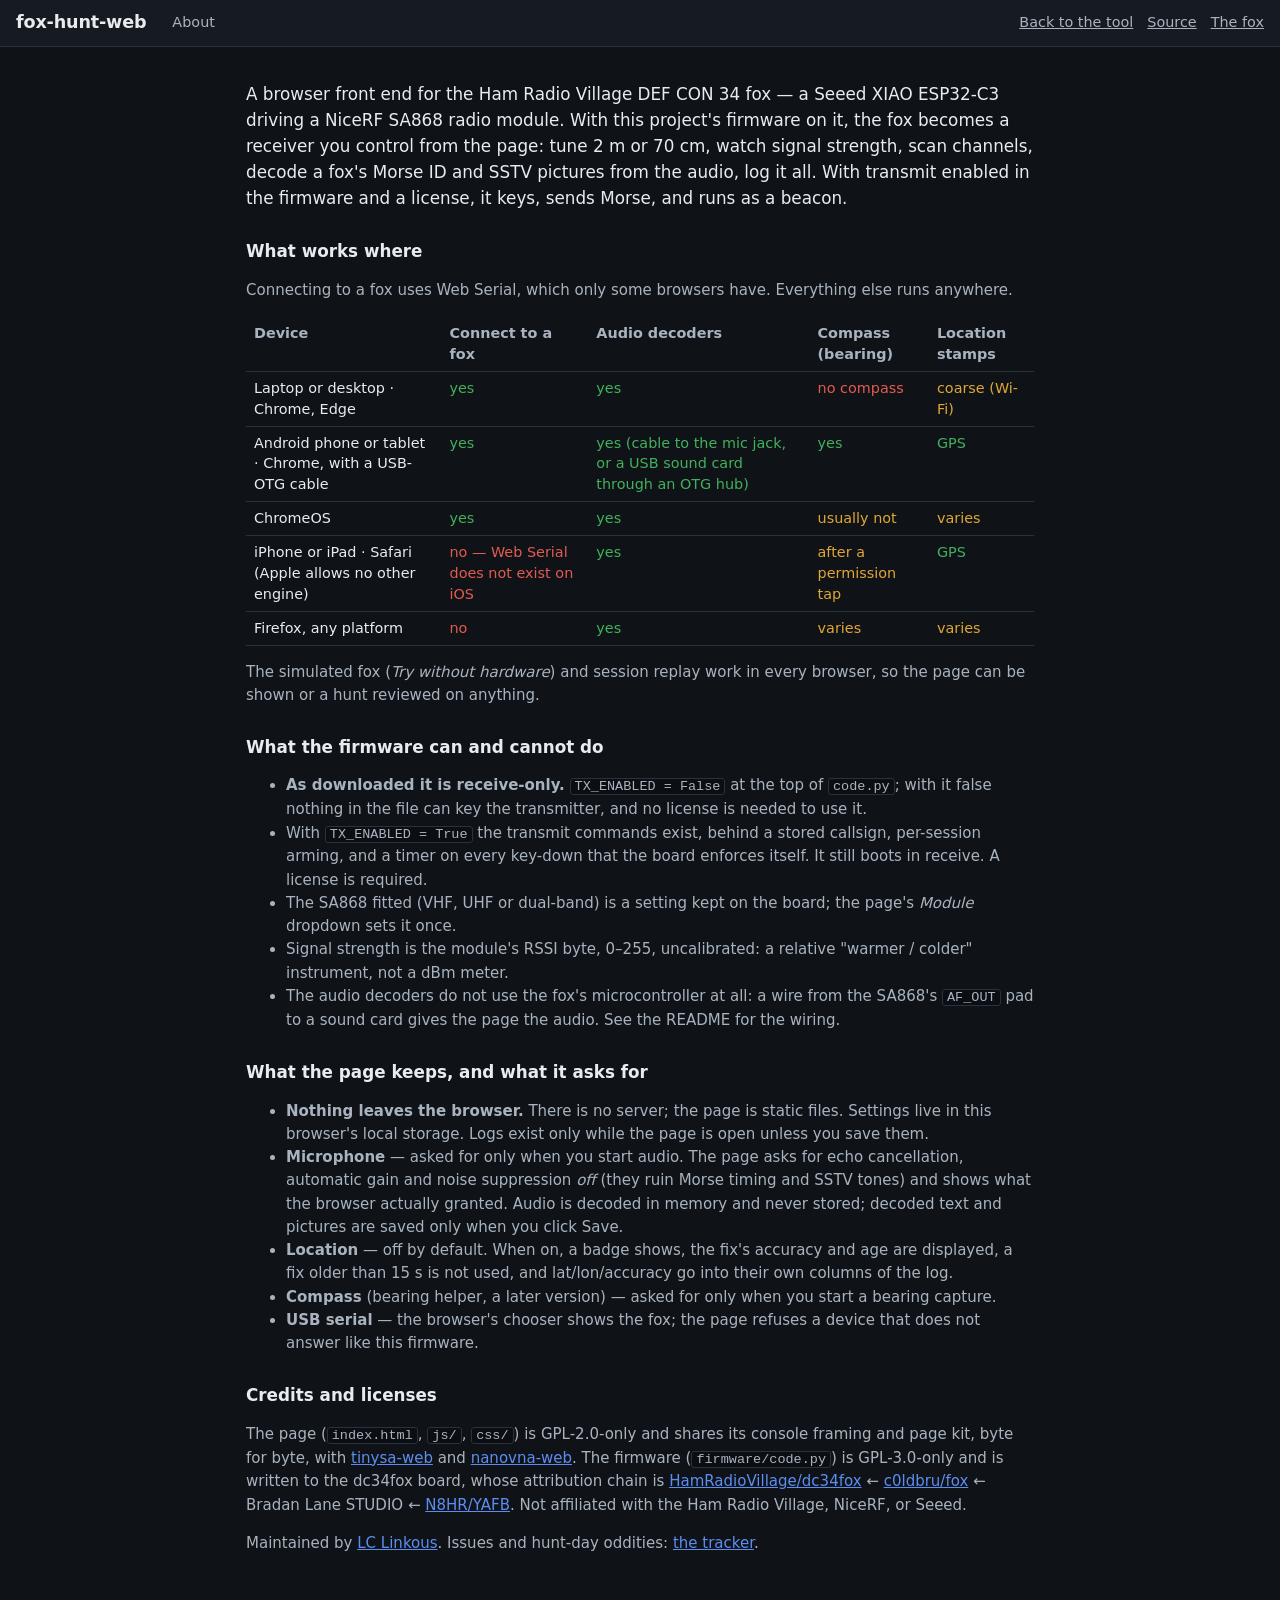
==== about.html @ e5442af3 "first UI dump public" ====
<!DOCTYPE html>
<!--
  fox-hunt-web — About: what it is, what works where, what it keeps
  SPDX-License-Identifier: GPL-2.0-only
  Copyright (C) 2026 Lauren Linkous
-->
<html lang="en" data-theme="dark">
<head>
<meta charset="utf-8">
<meta name="viewport" content="width=device-width, initial-scale=1">
<title>About — fox-hunt-web</title>
<link rel="stylesheet" href="css/theme.css">
<link rel="stylesheet" href="css/layout.css">
<link rel="stylesheet" href="css/components.css">
<style>
  .about { max-width: 820px; margin: 0 auto; padding: 18px 16px 40px; }
  .about h2 { font-size: 1.05rem; margin: 28px 0 8px; }
  .about p, .about li { color: var(--ink-2); line-height: 1.55; }
  .about table { border-collapse: collapse; width: 100%; font-size: .9rem; margin: 8px 0; }
  .about th, .about td { text-align: left; padding: 6px 8px; border-bottom: 1px solid var(--edge); vertical-align: top; }
  .about th { color: var(--ink-2); font-weight: 600; }
  .about td.yes { color: var(--ok); } .about td.no { color: var(--err); } .about td.part { color: var(--warn); }
  .about .lead { color: var(--ink); font-size: 1.05rem; }
</style>
<script>try { document.documentElement.setAttribute('data-theme', JSON.parse(localStorage.getItem('fox-hunt-web.settings') || '{}').theme || 'dark'); } catch {}</script>
</head>
<body>
<header class="topbar">
  <h1>fox-hunt-web</h1>
  <span class="status"><span id="statusText">About</span></span>
  <span class="spacer"></span>
  <nav><a href="./">Back to the tool</a><a href="https://github.com/LC-Linkous/fox-hunt-web">Source</a><a href="https://github.com/HamRadioVillage/dc34fox">The fox</a></nav>
</header>

<main class="about">
<p class="lead">A browser front end for the Ham Radio Village DEF CON 34 fox — a Seeed XIAO ESP32-C3 driving a NiceRF SA868 radio module. With this project's firmware on it, the fox becomes a receiver you control from the page: tune 2 m or 70 cm, watch signal strength, scan channels, decode a fox's Morse ID and SSTV pictures from the audio, log it all. With transmit enabled in the firmware and a license, it keys, sends Morse, and runs as a beacon.</p>

<h2>What works where</h2>
<p>Connecting to a fox uses Web Serial, which only some browsers have. Everything else runs anywhere.</p>
<table>
<tr><th>Device</th><th>Connect to a fox</th><th>Audio decoders</th><th>Compass (bearing)</th><th>Location stamps</th></tr>
<tr><td>Laptop or desktop · Chrome, Edge</td><td class="yes">yes</td><td class="yes">yes</td><td class="no">no compass</td><td class="part">coarse (Wi-Fi)</td></tr>
<tr><td>Android phone or tablet · Chrome, with a USB-OTG cable</td><td class="yes">yes</td><td class="yes">yes (cable to the mic jack, or a USB sound card through an OTG hub)</td><td class="yes">yes</td><td class="yes">GPS</td></tr>
<tr><td>ChromeOS</td><td class="yes">yes</td><td class="yes">yes</td><td class="part">usually not</td><td class="part">varies</td></tr>
<tr><td>iPhone or iPad · Safari (Apple allows no other engine)</td><td class="no">no — Web Serial does not exist on iOS</td><td class="yes">yes</td><td class="part">after a permission tap</td><td class="yes">GPS</td></tr>
<tr><td>Firefox, any platform</td><td class="no">no</td><td class="yes">yes</td><td class="part">varies</td><td class="part">varies</td></tr>
</table>
<p>The simulated fox (<em>Try without hardware</em>) and session replay work in every browser, so the page can be shown or a hunt reviewed on anything.</p>

<h2>What the firmware can and cannot do</h2>
<ul>
<li><b>As downloaded it is receive-only.</b> <code>TX_ENABLED = False</code> at the top of <code>code.py</code>; with it false nothing in the file can key the transmitter, and no license is needed to use it.</li>
<li>With <code>TX_ENABLED = True</code> the transmit commands exist, behind a stored callsign, per-session arming, and a timer on every key-down that the board enforces itself. It still boots in receive. A license is required.</li>
<li>The SA868 fitted (VHF, UHF or dual-band) is a setting kept on the board; the page's <em>Module</em> dropdown sets it once.</li>
<li>Signal strength is the module's RSSI byte, 0–255, uncalibrated: a relative "warmer / colder" instrument, not a dBm meter.</li>
<li>The audio decoders do not use the fox's microcontroller at all: a wire from the SA868's <code>AF_OUT</code> pad to a sound card gives the page the audio. See the README for the wiring.</li>
</ul>

<h2>What the page keeps, and what it asks for</h2>
<ul>
<li><b>Nothing leaves the browser.</b> There is no server; the page is static files. Settings live in this browser's local storage. Logs exist only while the page is open unless you save them.</li>
<li><b>Microphone</b> — asked for only when you start audio. The page asks for echo cancellation, automatic gain and noise suppression <em>off</em> (they ruin Morse timing and SSTV tones) and shows what the browser actually granted. Audio is decoded in memory and never stored; decoded text and pictures are saved only when you click Save.</li>
<li><b>Location</b> — off by default. When on, a badge shows, the fix's accuracy and age are displayed, a fix older than 15 s is not used, and lat/lon/accuracy go into their own columns of the log.</li>
<li><b>Compass</b> (bearing helper, a later version) — asked for only when you start a bearing capture.</li>
<li><b>USB serial</b> — the browser's chooser shows the fox; the page refuses a device that does not answer like this firmware.</li>
</ul>

<h2>Credits and licenses</h2>
<p>The page (<code>index.html</code>, <code>js/</code>, <code>css/</code>) is GPL-2.0-only and shares its console framing and page kit, byte for byte, with <a href="https://github.com/LC-Linkous/tinysa-web">tinysa-web</a> and <a href="https://github.com/LC-Linkous/nanovna-web">nanovna-web</a>. The firmware (<code>firmware/code.py</code>) is GPL-3.0-only and is written to the dc34fox board, whose attribution chain is <a href="https://github.com/HamRadioVillage/dc34fox">HamRadioVillage/dc34fox</a> ← <a href="https://github.com/c0ldbru/fox">c0ldbru/fox</a> ← Bradan Lane STUDIO ← <a href="https://github.com/N8HR/YAFB">N8HR/YAFB</a>. Not affiliated with the Ham Radio Village, NiceRF, or Seeed.</p>
<p>Maintained by <a href="https://github.com/LC-Linkous">LC Linkous</a>. Issues and hunt-day oddities: <a href="https://github.com/LC-Linkous/fox-hunt-web/issues">the tracker</a>.</p>
</main>
</body>
</html>
---- css/theme.css ----
/* theme.css — colour tokens and fonts. Dark bench-instrument is the default. */
/* SPDX-License-Identifier: GPL-2.0-only */

:root {
  --font: 'Atkinson Hyperlegible', system-ui, sans-serif;
  --mono: 'Spline Sans Mono', ui-monospace, Menlo, Consolas, monospace;
  --radius: 4px;
}

/* ---- dark (default) ---- */
:root, :root[data-theme="dark"] {
  --paper:   #0f1318;   /* page background */
  --panel:   #161b22;   /* sidebar, console */
  --screen:  #0b0e12;   /* plot surface — the "CRT" */
  --edge:    #2a323d;   /* panel borders */
  --grid:    #232b36;   /* plot grid */
  --axis:    #4a5564;
  --ink:     #e8ecf1;
  --ink-2:   #a9b3bf;
  --ink-3:   #6c7784;
  --accent:  #5c8df0;   /* primary buttons, focus */
  --accent-2:#4573d4;
  --field:   #0f1318;
  --held:    #6c7784;
  --overlay: #b58cf5;   /* loaded CSV comparison */
  --marker:  #ffffff;
  --ok: #43b05c; --warn: #e0a634; --err: #e45a50;
}
/* ---- light ---- */
:root[data-theme="light"] {
  --paper:   #f4f6f8;
  --panel:   #ffffff;
  --screen:  #fbfcfd;
  --edge:    #d3d9e0;
  --grid:    #e6eaef;
  --axis:    #8d97a3;
  --ink:     #1a2028;
  --ink-2:   #4d5866;
  --ink-3:   #8a94a1;
  --accent:  #2f5fc4;
  --accent-2:#244ea8;
  --field:   #ffffff;
  --held:    #8a94a1;
  --overlay: #7c3fd6;
  --marker:  #1a2028;
  --ok: #2f8a3f; --warn: #b8700a; --err: #c2342a;
}

/* ---- trace colour schemes (data only; nothing else may use these) ---- */
/* live trace, page-side max hold, min hold, average */
:root, :root[data-traces="instrument"]                    { --trace: #f2cf3a; --maxhold: #e06ad0; --minhold: #45cfe0; --avg: #ffffff; }   /* classic SA yellow, magenta, cyan */
:root[data-theme="light"][data-traces="instrument"]       { --trace: #9c7205; --maxhold: #a4249a; --minhold: #0b8fa3; --avg: #1a2028; }
:root[data-traces="blueamber"]                            { --trace: #5a86e0; --maxhold: #e0a634; --minhold: #43b05c; --avg: #ffffff; }
:root[data-theme="light"][data-traces="blueamber"]        { --trace: #2f5fc4; --maxhold: #b8700a; --minhold: #2f8a3f; --avg: #1a2028; }
---- css/layout.css ----
/* layout.css — page grid: top bar, docked sidebar, plot, console drawer. */
/* SPDX-License-Identifier: GPL-2.0-only */

* { box-sizing: border-box; }
[hidden] { display: none !important; }
html, body { margin: 0; height: 100%; }
body { background: var(--paper); color: var(--ink); font-family: var(--font); font-size: 15px; line-height: 1.45; display: flex; flex-direction: column; min-height: 100vh; }
html, body { height: auto; }
a { color: var(--accent); }

.topbar { display: flex; flex-wrap: wrap; align-items: center; gap: 10px 16px; padding: 10px 16px; border-bottom: 1px solid var(--edge); background: var(--panel); }
.topbar h1 { font-size: 1.1rem; margin: 0 10px 0 0; font-weight: 700; letter-spacing: -.01em; }
.topbar .spacer { flex: 1; }
.topbar nav a { margin-left: 14px; font-size: .9rem; color: var(--ink-2); }
.notice { margin: 0; padding: 8px 16px; background: var(--panel); border-bottom: 1px solid var(--edge); color: var(--ink-2); font-size: .9rem; }

:root { --sidebar-w: 300px; }
.app { display: grid; grid-template-columns: var(--sidebar-w) 6px 1fr; flex: 1 0 auto; align-items: start; }
.sidebar-handle { cursor: col-resize; align-self: stretch; background: var(--edge); opacity: .6; }
.sidebar-handle:hover, .sidebar-handle.active { background: var(--accent); opacity: 1; }
@media (max-width: 900px) { .app { grid-template-columns: 1fr; } .sidebar-handle { display: none; } }

/* ---- sidebar: docked accordion ---- */
.sidebar { background: var(--panel); border-right: none; position: sticky; top: 0; max-height: 100vh; overflow-y: auto; align-self: stretch; }
@media (max-width: 900px) { .sidebar { position: static; max-height: none; border-right: none; border-bottom: 1px solid var(--edge); } }
.sidebar section { border-bottom: 1px solid var(--edge); }
.sidebar h2 { margin: 0; font-size: .95rem; }
.sidebar h2 button { width: 100%; text-align: left; background: none; border: none; padding: 11px 16px; color: var(--ink); font: inherit; font-weight: 700; display: flex; justify-content: space-between; align-items: center; cursor: pointer; }
.sidebar h2 button::after { content: '+'; color: var(--ink-3); font-weight: 400; }
.sidebar section.open h2 button::after { content: '−'; }
.sidebar h2 button:hover { background: color-mix(in srgb, var(--ink) 5%, transparent); }
.sidebar .body { display: none; padding: 4px 16px 16px; }
.sidebar section.open .body { display: block; }

/* ---- main column ---- */
.main { display: flex; flex-direction: column; min-width: 0; min-height: 0; }
.plot-area { padding: 10px 16px 6px; }
.chart-head { display: flex; flex-wrap: wrap; justify-content: space-between; align-items: center; gap: 8px; }
.legend { display: flex; flex-wrap: wrap; gap: 14px; font-size: .85rem; color: var(--ink-2); margin: 6px 0 4px; min-height: 1.2em; }
.legend span { display: inline-flex; align-items: center; gap: 6px; }
.legend i { display: inline-block; width: 18px; height: 3px; border-radius: 2px; }
.legend i[style*="gradient"] { width: 64px; height: 8px; }
.chart-wrap { position: relative; background: var(--screen); border: 1px solid var(--edge); border-radius: var(--radius); }
canvas#plot { width: 100%; height: clamp(320px, 52vh, 620px); display: block; touch-action: none; cursor: crosshair; }
.tip { position: absolute; pointer-events: none; display: none; background: var(--ink); color: var(--paper); font-size: .82rem; padding: 5px 8px; border-radius: 4px; white-space: nowrap; font-family: var(--mono); font-variant-numeric: tabular-nums; transform: translate(12px, -50%); z-index: 2; }

/* ---- console drawer ---- */
.console { border-top: 1px solid var(--edge); background: var(--panel); display: flex; flex-direction: column; }
.console .bar { display: flex; align-items: center; gap: 8px; padding: 6px 16px; }
.console .bar h2 { font-size: .9rem; margin: 0; font-weight: 700; flex: 1; }
.console .handle { height: 8px; cursor: ns-resize; background: linear-gradient(var(--edge), var(--edge)) center / 48px 2px no-repeat; }
.console .handle:hover { background-color: color-mix(in srgb, var(--ink) 5%, transparent); }
.log { font-family: var(--mono); font-size: .86rem; line-height: 1.5; background: var(--screen); margin: 0 16px; padding: 10px 12px; height: 300px; overflow-y: auto; white-space: pre-wrap; word-break: break-all; color: var(--ink-2); border: 1px solid var(--edge); border-radius: var(--radius); }
.log .tx { color: var(--accent); }
.log .err { color: var(--err); }
.log .dim { color: var(--ink-3); }
.log .reply { color: var(--ink); }
.log .toggle { display: block; background: none; border: none; color: var(--accent); font: inherit; padding: 2px 0; cursor: pointer; }
.log-send { display: flex; gap: 8px; padding: 8px 16px 12px; }
.log-send input { flex: 1; }

footer { padding: 10px 16px; border-top: 1px solid var(--edge); color: var(--ink-3); font-size: .85rem; }
footer a { color: var(--ink-2); }
@media (prefers-reduced-motion: reduce) { * { transition: none !important; } }
---- css/components.css ----
/* components.css — buttons, inputs, tables, status. */
/* SPDX-License-Identifier: GPL-2.0-only */

button, input, select { font: inherit; color: inherit; }
button { cursor: pointer; }
button:disabled { cursor: not-allowed; opacity: .45; }
:focus-visible { outline: 2px solid var(--accent); outline-offset: 2px; }

.btn { border: 1px solid var(--edge); background: var(--panel); color: var(--ink); border-radius: var(--radius); padding: 7px 14px; line-height: 1.2; }
.btn:hover:not(:disabled) { border-color: var(--ink-3); }
.btn.primary { background: var(--accent); border-color: var(--accent); color: #fff; font-weight: 700; }
.btn.primary:hover:not(:disabled) { background: var(--accent-2); border-color: var(--accent-2); }
.btn.small { padding: 4px 10px; font-size: .88rem; }
.btn[aria-pressed="true"] { background: color-mix(in srgb, var(--accent) 18%, var(--panel)); border-color: var(--accent); font-weight: 700; }
.btn.block { width: 100%; }

input[type=number], input[type=text], select { padding: 6px 8px; border: 1px solid var(--edge); border-radius: var(--radius); background: var(--field); font-family: var(--mono); font-variant-numeric: tabular-nums; min-width: 0; }
select { font-family: var(--font); }

.field { margin: 10px 0; }
.field label, .field .label { display: block; font-size: .85rem; color: var(--ink-2); margin-bottom: 4px; }
.field label.row { display: flex; color: var(--ink); font-size: .92rem; }
.label.group { display: block; margin: 16px 0 6px; color: var(--ink); font-size: .9rem; font-weight: 600; }
.row { display: flex; gap: 8px; align-items: center; }
.row input { width: 100%; }
/* checkbox rows: box hugs the left, text flows beside it, inline number stays compact */
.row.check { align-items: flex-start; gap: 10px; cursor: pointer; color: var(--ink); font-size: .92rem; }
.row.check input[type=checkbox] { width: auto; flex: 0 0 auto; margin: 3px 0 0; accent-color: var(--accent); }
.row.check > span { flex: 1 1 auto; line-height: 1.35; }
.row.check > input[type=number] { flex: 0 0 auto; width: 64px; padding: 3px 6px; }
.row .suffix { color: var(--ink-2); font-size: .85rem; white-space: nowrap; }
.two-col { display: grid; grid-template-columns: 1fr 1fr; gap: 10px; }
.stack { display: flex; flex-direction: column; gap: 6px; }
.radios label { display: flex; align-items: center; gap: 8px; font-size: .92rem; margin: 0; color: var(--ink); cursor: pointer; }
.radios input[type=radio] { width: auto; flex: 0 0 auto; margin: 0; accent-color: var(--accent); }
.radios.row label { white-space: nowrap; }
.radios input[type=number] { width: 78px; padding: 3px 6px; }
.hint { font-size: .82rem; color: var(--ink-3); margin: 4px 0 0; }
.kv { display: grid; grid-template-columns: auto 1fr; gap: 2px 12px; font-size: .86rem; margin: 10px 0 0; }
.kv dt { color: var(--ink-2); }
.kv dd { margin: 0; font-family: var(--mono); font-variant-numeric: tabular-nums; }
.tools { display: flex; flex-wrap: wrap; gap: 6px; }
.views { display: flex; flex-wrap: wrap; gap: 6px; }

.status { display: inline-flex; align-items: center; gap: 8px; color: var(--ink-2); font-size: .9rem; }
.status .dot { width: 9px; height: 9px; border-radius: 50%; background: var(--ink-3); }
.status.ok .dot { background: var(--ok); } .status.demo .dot { background: var(--warn); } .status.err .dot { background: var(--err); }

table.markers { width: 100%; border-collapse: collapse; font-size: .84rem; font-family: var(--mono); font-variant-numeric: tabular-nums; }
table.markers th, table.markers td { text-align: right; padding: 3px 4px; border-bottom: 1px solid var(--edge); white-space: nowrap; }
table.markers th { color: var(--ink-2); font-weight: 500; font-family: var(--font); }
table.markers td:first-child, table.markers th:first-child { text-align: left; }
table.markers button { border: none; background: none; color: var(--ink-3); padding: 0 4px; }
.markers-wrap { overflow-x: auto; }

.diag-out { font-family: var(--mono); font-size: .78rem; line-height: 1.4; background: var(--screen); border: 1px solid var(--edge); border-radius: var(--radius); padding: 8px 10px; max-height: 300px; overflow: auto; white-space: pre-wrap; word-break: break-word; color: var(--ink-2); margin-top: 10px; }
.palette-swatch { display: block; height: 10px; border-radius: 3px; margin-top: 6px; border: 1px solid var(--edge); }
code { font-family: var(--mono); font-size: .9em; background: var(--screen); border: 1px solid var(--edge); padding: 0 4px; border-radius: 3px; }

/* running state for Single / Continuous / CW */
.btn.running { background: var(--warn); border-color: var(--warn); color: #1a1a1a; font-weight: 700; }
.btn.running::before { content: ''; display: inline-block; width: 8px; height: 8px; border-radius: 50%; background: #1a1a1a; margin-right: 8px; animation: pulse 1s ease-in-out infinite; vertical-align: 1px; }
@keyframes pulse { 50% { opacity: .25; } }
.btn.busy { color: var(--ink-2); }
/* demo mode active */
.btn.demo-active { border-color: var(--warn); box-shadow: 0 0 0 2px color-mix(in srgb, var(--warn) 45%, transparent); font-weight: 700; }
/* badges */
.badge { display: inline-block; font-size: .8rem; padding: 2px 8px; border-radius: 10px; border: 1px solid var(--edge); color: var(--ink-2); background: var(--screen); }
.badge.ok { border-color: var(--ok); color: var(--ok); } .badge.warn { border-color: var(--warn); color: var(--warn); }
.cal-steps { display: grid; grid-template-columns: 1fr 1fr; gap: 6px; }
.cal-steps .btn.done::after { content: ' ✓'; color: var(--ok); }
/* CW meter */
.cw-panel { display: grid; grid-template-columns: repeat(auto-fit, minmax(180px, 1fr)); gap: 14px; padding: 24px 18px; background: var(--screen); border: 1px solid var(--edge); border-radius: var(--radius); }
.cw-panel .big { font-family: var(--mono); font-size: 2.4rem; font-variant-numeric: tabular-nums; line-height: 1.1; color: var(--s11); white-space: nowrap; }
.cw-panel .big.z { font-size: 1.7rem; }
.cw-panel .big.s21 { color: var(--s21); }
.cw-panel .lbl { font-size: .85rem; color: var(--ink-2); }
.cw-panel .unit { font-family: var(--mono); font-size: 1rem; color: var(--ink-2); margin-left: 4px; }
/* markers panel under the plot */
.markers-panel { padding: 8px 16px 10px; border-top: 1px solid var(--edge); }
.markers-panel .head { display: flex; flex-wrap: wrap; align-items: center; gap: 8px; margin-bottom: 6px; }
.markers-panel .head h2 { font-size: .9rem; margin: 0 8px 0 0; }
.console .bar label { display: inline-flex; align-items: center; gap: 6px; font-size: .85rem; color: var(--ink-2); }
.console .bar select { padding: 3px 6px; font-size: .85rem; }
.hint.err { color: var(--err); }
.badge.rec { border-color: var(--err); color: var(--err); animation: pulse 1.2s ease-in-out infinite; }

/* the zero-span meter reuses the cw-panel layout; its readouts use the trace colour */
.meter-panel .big { color: var(--trace); }
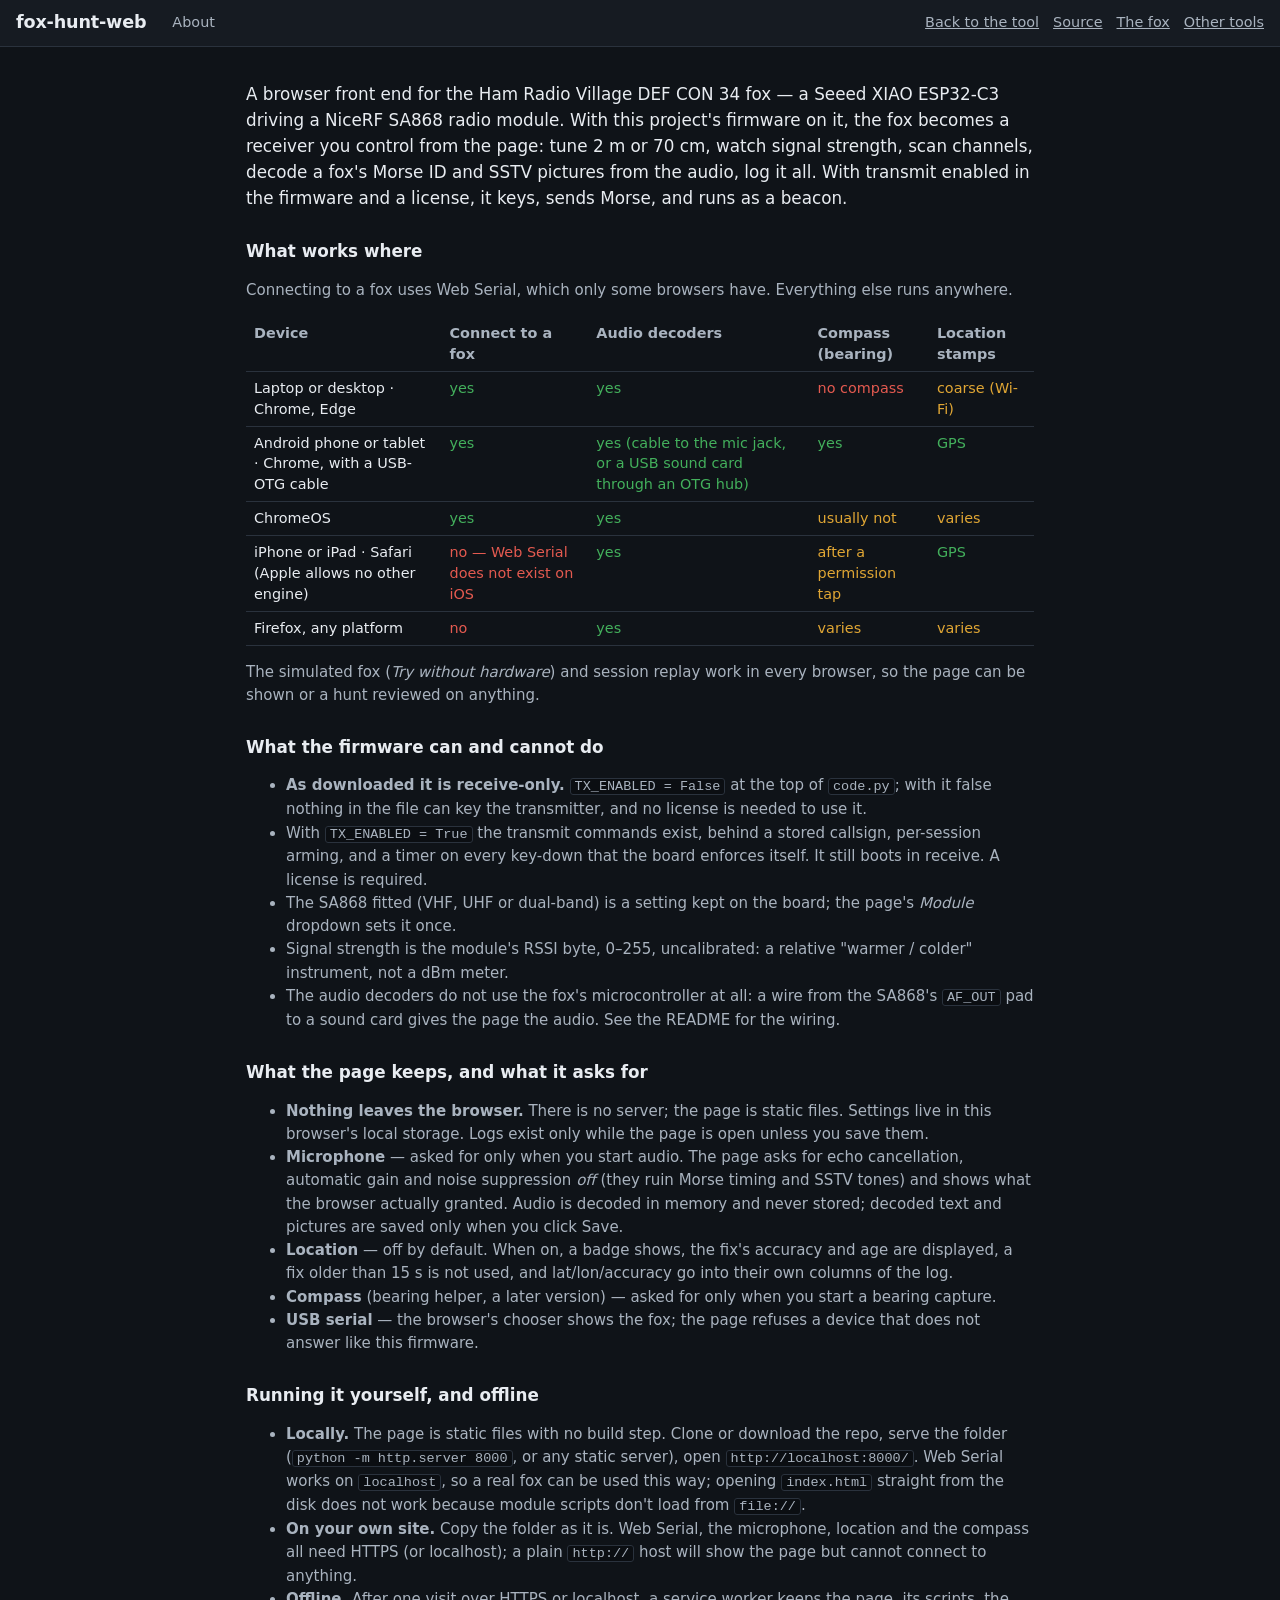
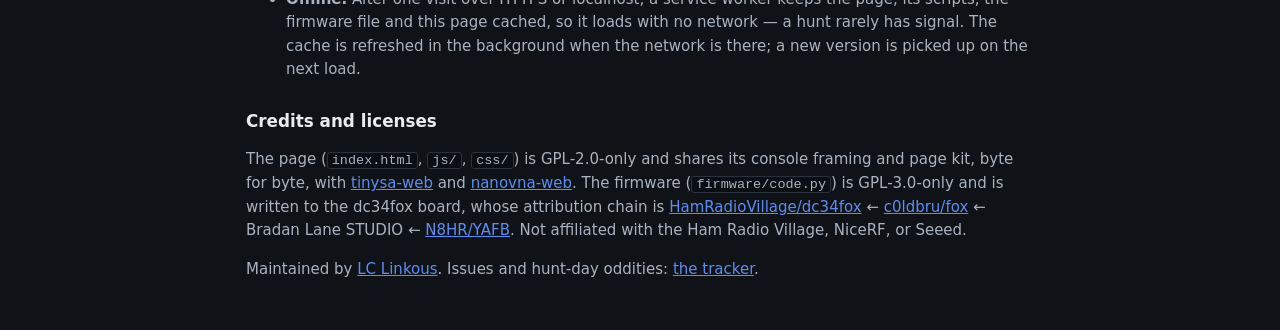
==== commit 144c7c8d: "phone screen freeze, cosmetics, firmware buttons" ====
--- a/about.html
+++ b/about.html
@@ -29,7 +29,7 @@
   <h1>fox-hunt-web</h1>
   <span class="status"><span id="statusText">About</span></span>
   <span class="spacer"></span>
-  <nav><a href="./">Back to the tool</a><a href="https://github.com/LC-Linkous/fox-hunt-web">Source</a><a href="https://github.com/HamRadioVillage/dc34fox">The fox</a></nav>
+  <nav><a href="./">Back to the tool</a><a href="https://github.com/LC-Linkous/fox-hunt-web">Source</a><a href="https://github.com/HamRadioVillage/dc34fox">The fox</a><a href="https://lc-linkous.github.io/tools">Other tools</a></nav>
 </header>
 
 <main class="about">
@@ -65,6 +65,13 @@
 <li><b>USB serial</b> — the browser's chooser shows the fox; the page refuses a device that does not answer like this firmware.</li>
 </ul>
 
+<h2 id="local">Running it yourself, and offline</h2>
+<ul>
+<li><b>Locally.</b> The page is static files with no build step. Clone or download the repo, serve the folder (<code>python -m http.server 8000</code>, or any static server), open <code>http://localhost:8000/</code>. Web Serial works on <code>localhost</code>, so a real fox can be used this way; opening <code>index.html</code> straight from the disk does not work because module scripts don't load from <code>file://</code>.</li>
+<li><b>On your own site.</b> Copy the folder as it is. Web Serial, the microphone, location and the compass all need HTTPS (or localhost); a plain <code>http://</code> host will show the page but cannot connect to anything.</li>
+<li><b>Offline.</b> After one visit over HTTPS or localhost, a service worker keeps the page, its scripts, the firmware file and this page cached, so it loads with no network — a hunt rarely has signal. The cache is refreshed in the background when the network is there; a new version is picked up on the next load.</li>
+</ul>
+
 <h2>Credits and licenses</h2>
 <p>The page (<code>index.html</code>, <code>js/</code>, <code>css/</code>) is GPL-2.0-only and shares its console framing and page kit, byte for byte, with <a href="https://github.com/LC-Linkous/tinysa-web">tinysa-web</a> and <a href="https://github.com/LC-Linkous/nanovna-web">nanovna-web</a>. The firmware (<code>firmware/code.py</code>) is GPL-3.0-only and is written to the dc34fox board, whose attribution chain is <a href="https://github.com/HamRadioVillage/dc34fox">HamRadioVillage/dc34fox</a> ← <a href="https://github.com/c0ldbru/fox">c0ldbru/fox</a> ← Bradan Lane STUDIO ← <a href="https://github.com/N8HR/YAFB">N8HR/YAFB</a>. Not affiliated with the Ham Radio Village, NiceRF, or Seeed.</p>
 <p>Maintained by <a href="https://github.com/LC-Linkous">LC Linkous</a>. Issues and hunt-day oddities: <a href="https://github.com/LC-Linkous/fox-hunt-web/issues">the tracker</a>.</p>
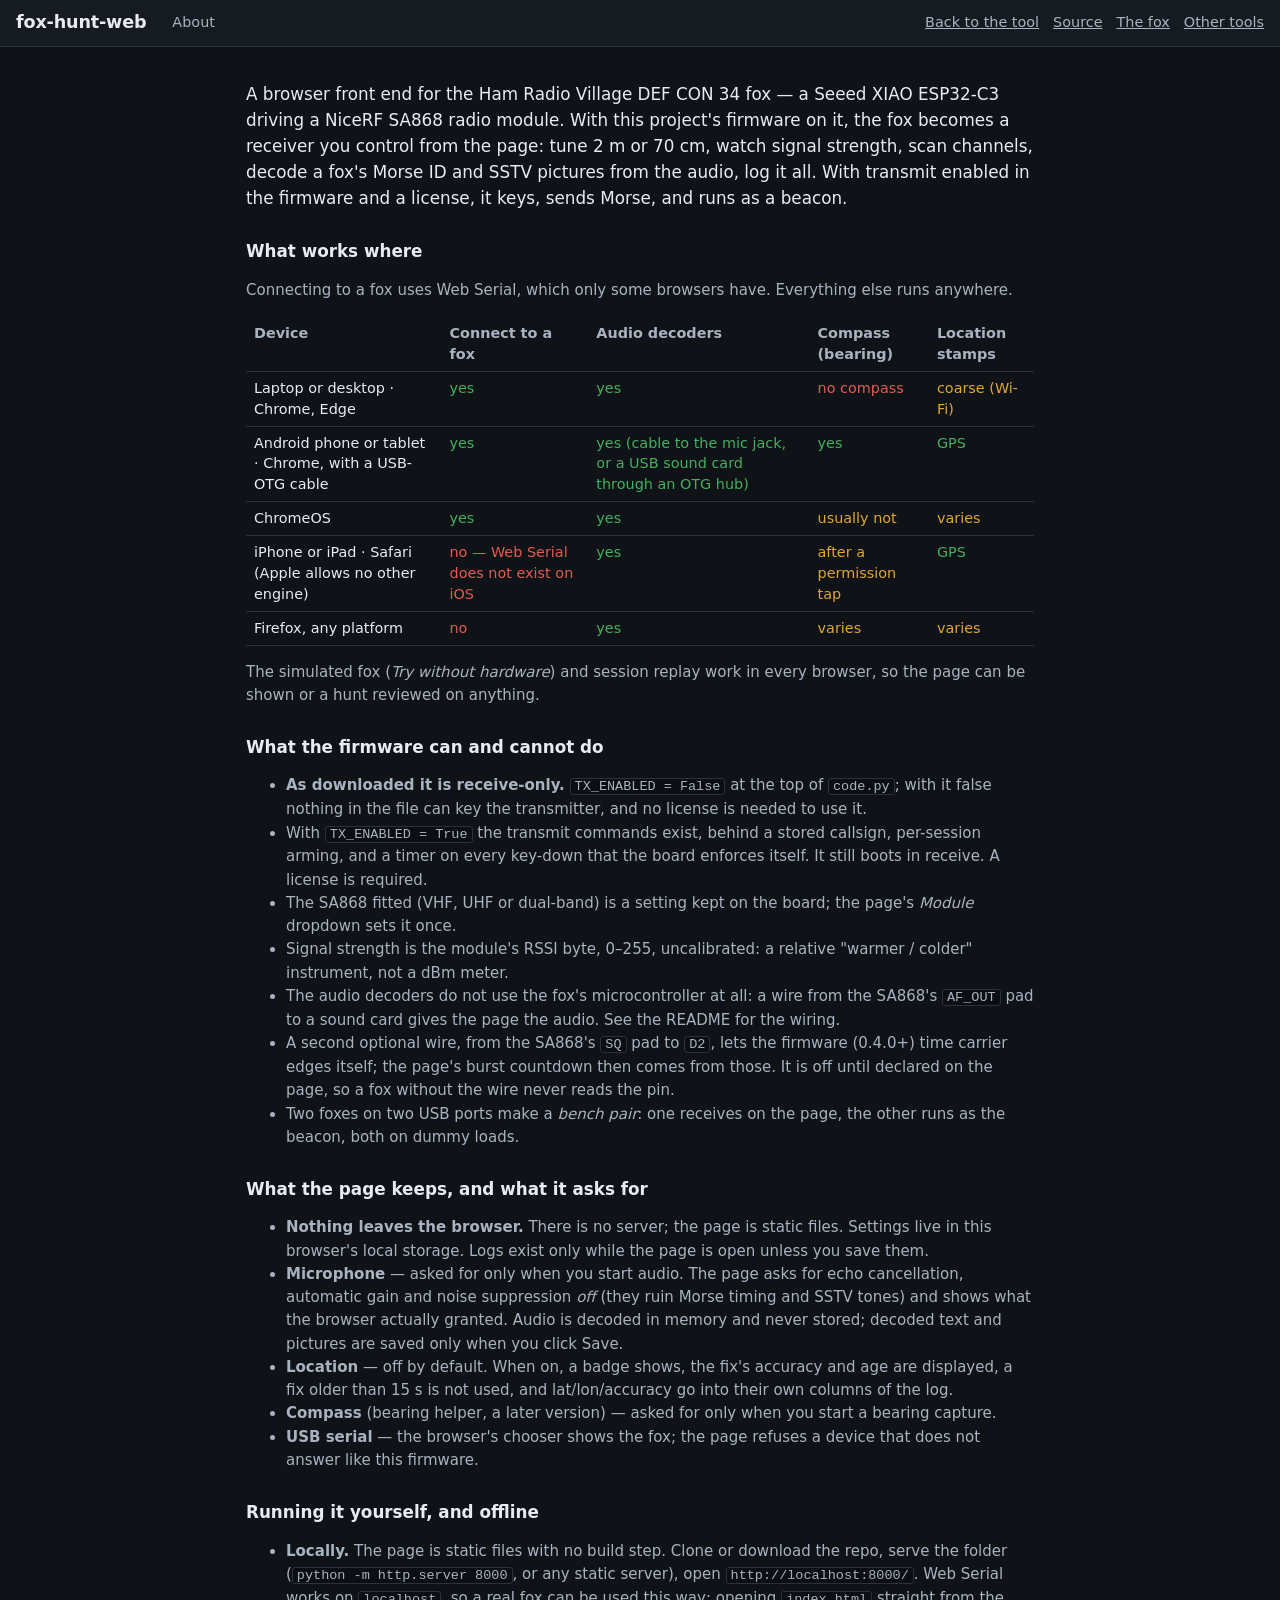
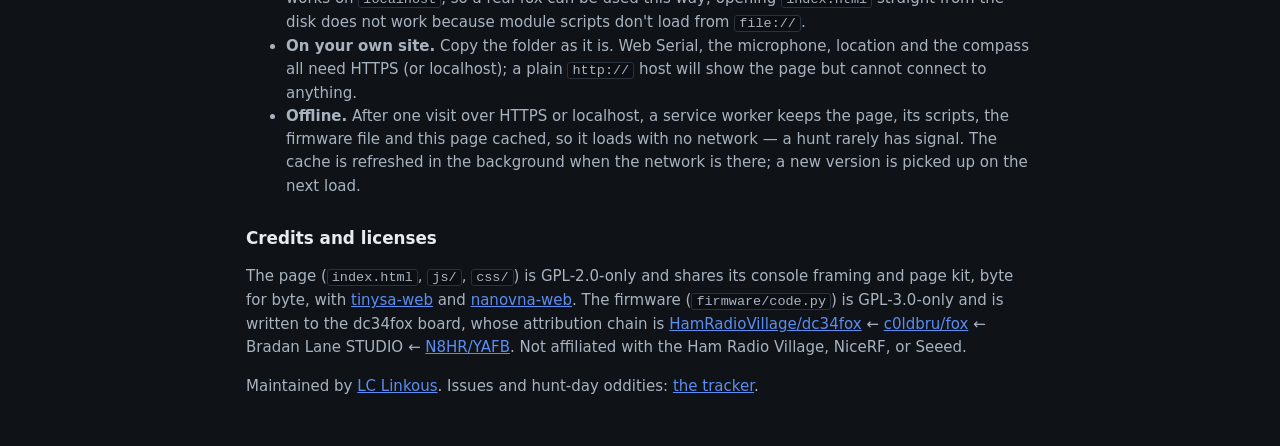
==== commit f4e285f4: "web fixes and set up for TX hooks properly for demos" ====
--- a/about.html
+++ b/about.html
@@ -54,6 +54,8 @@
 <li>The SA868 fitted (VHF, UHF or dual-band) is a setting kept on the board; the page's <em>Module</em> dropdown sets it once.</li>
 <li>Signal strength is the module's RSSI byte, 0–255, uncalibrated: a relative "warmer / colder" instrument, not a dBm meter.</li>
 <li>The audio decoders do not use the fox's microcontroller at all: a wire from the SA868's <code>AF_OUT</code> pad to a sound card gives the page the audio. See the README for the wiring.</li>
+<li>A second optional wire, from the SA868's <code>SQ</code> pad to <code>D2</code>, lets the firmware (0.4.0+) time carrier edges itself; the page's burst countdown then comes from those. It is off until declared on the page, so a fox without the wire never reads the pin.</li>
+<li>Two foxes on two USB ports make a <em>bench pair</em>: one receives on the page, the other runs as the beacon, both on dummy loads.</li>
 </ul>
 
 <h2>What the page keeps, and what it asks for</h2>
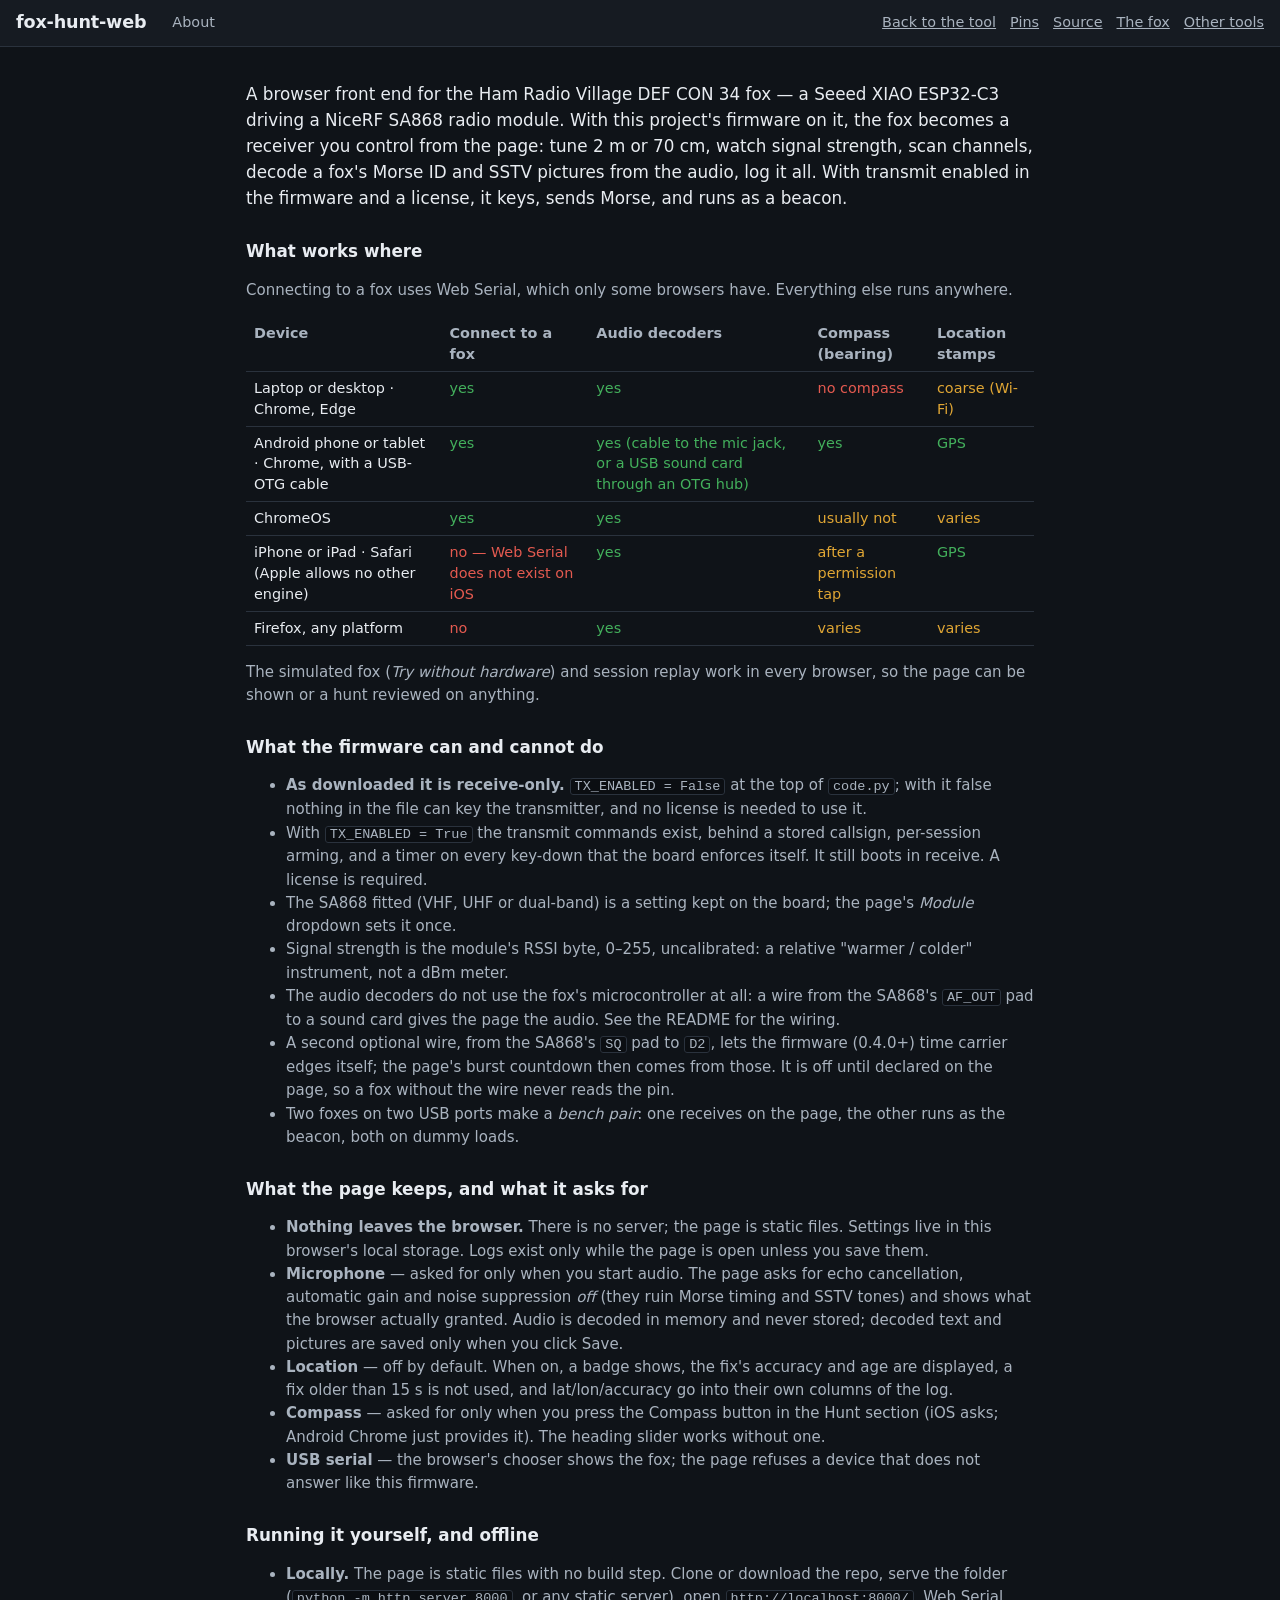
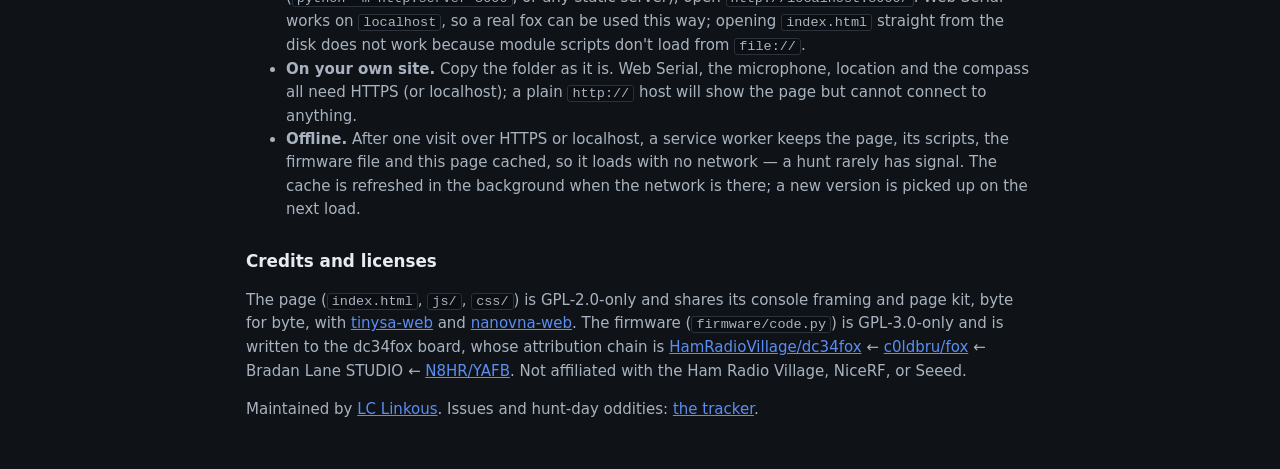
==== commit cd442985: "audit and side bar reorganize" ====
--- a/about.html
+++ b/about.html
@@ -29,7 +29,7 @@
   <h1>fox-hunt-web</h1>
   <span class="status"><span id="statusText">About</span></span>
   <span class="spacer"></span>
-  <nav><a href="./">Back to the tool</a><a href="https://github.com/LC-Linkous/fox-hunt-web">Source</a><a href="https://github.com/HamRadioVillage/dc34fox">The fox</a><a href="https://lc-linkous.github.io/tools">Other tools</a></nav>
+  <nav><a href="./">Back to the tool</a><a href="pins.html">Pins</a><a href="https://github.com/LC-Linkous/fox-hunt-web">Source</a><a href="https://github.com/HamRadioVillage/dc34fox">The fox</a><a href="https://lc-linkous.github.io/tools">Other tools</a></nav>
 </header>
 
 <main class="about">
@@ -63,7 +63,7 @@
 <li><b>Nothing leaves the browser.</b> There is no server; the page is static files. Settings live in this browser's local storage. Logs exist only while the page is open unless you save them.</li>
 <li><b>Microphone</b> — asked for only when you start audio. The page asks for echo cancellation, automatic gain and noise suppression <em>off</em> (they ruin Morse timing and SSTV tones) and shows what the browser actually granted. Audio is decoded in memory and never stored; decoded text and pictures are saved only when you click Save.</li>
 <li><b>Location</b> — off by default. When on, a badge shows, the fix's accuracy and age are displayed, a fix older than 15 s is not used, and lat/lon/accuracy go into their own columns of the log.</li>
-<li><b>Compass</b> (bearing helper, a later version) — asked for only when you start a bearing capture.</li>
+<li><b>Compass</b> — asked for only when you press the Compass button in the Hunt section (iOS asks; Android Chrome just provides it). The heading slider works without one.</li>
 <li><b>USB serial</b> — the browser's chooser shows the fox; the page refuses a device that does not answer like this firmware.</li>
 </ul>
 
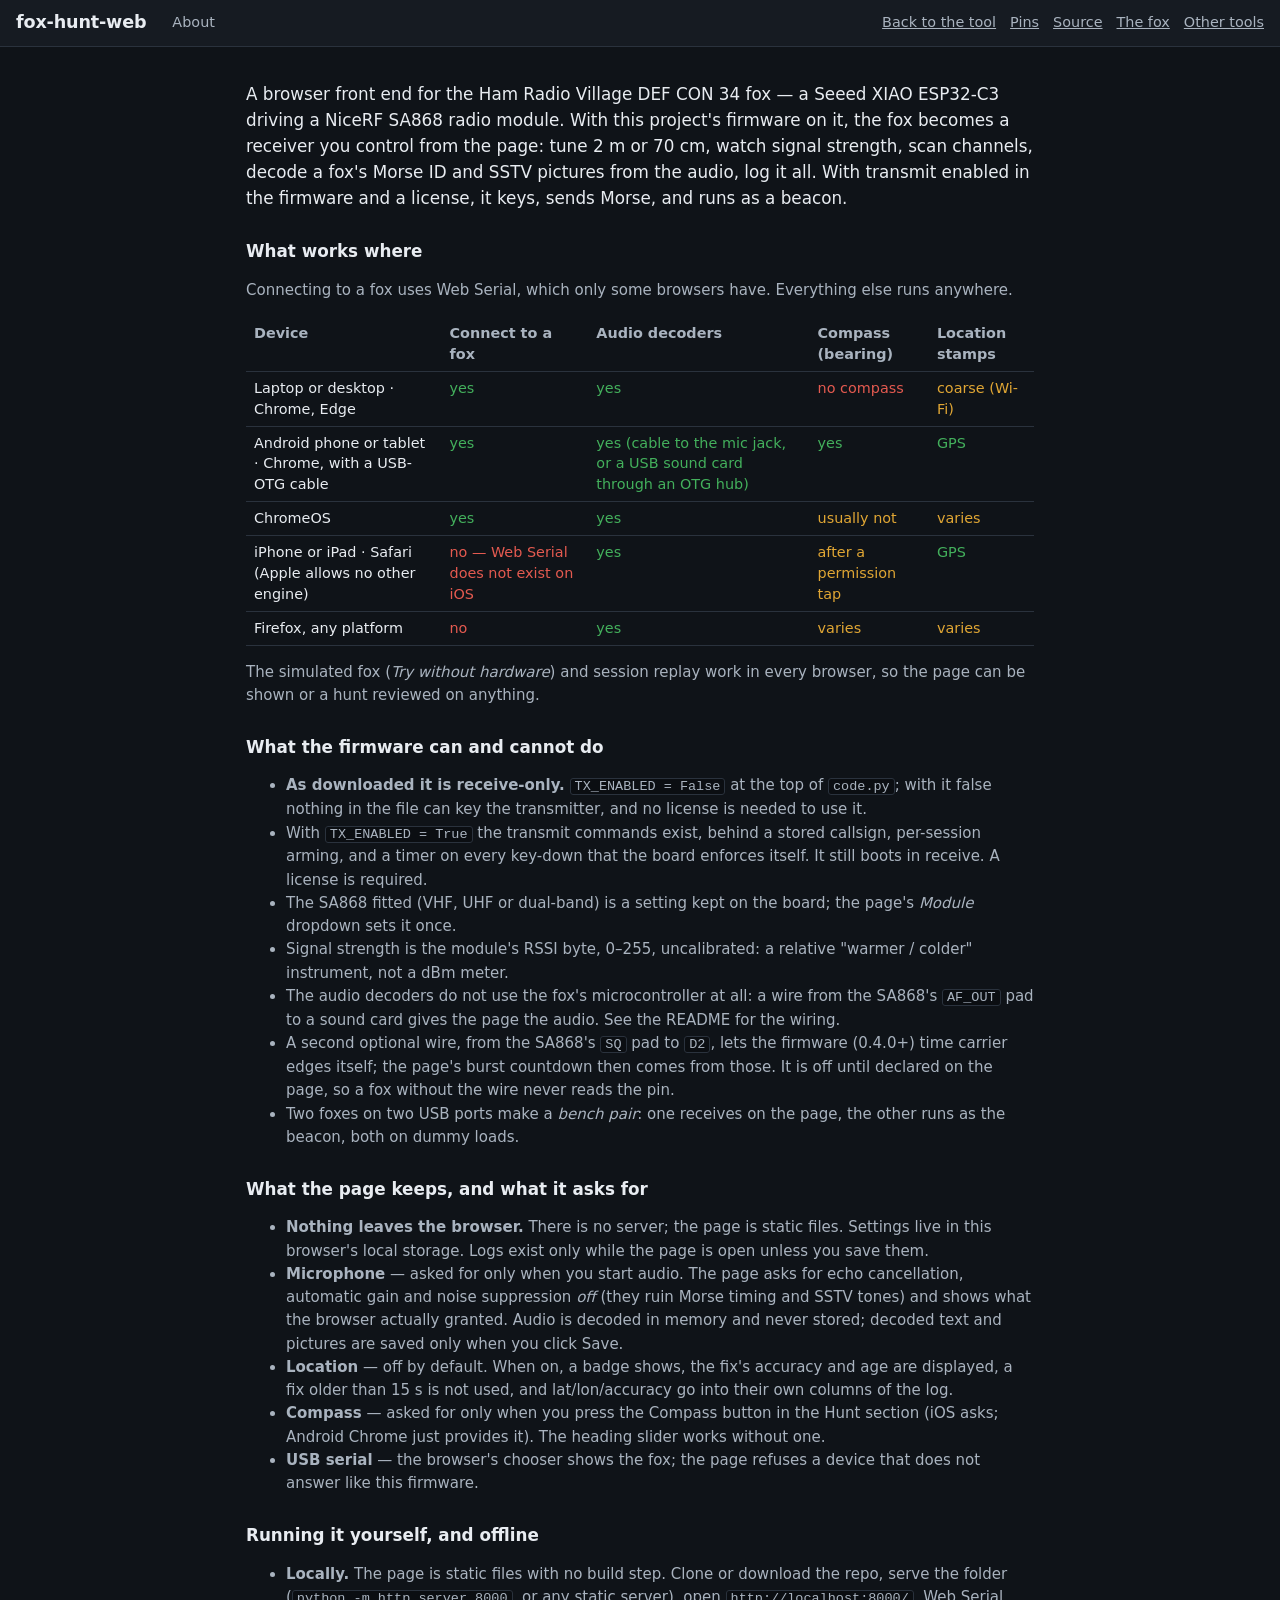
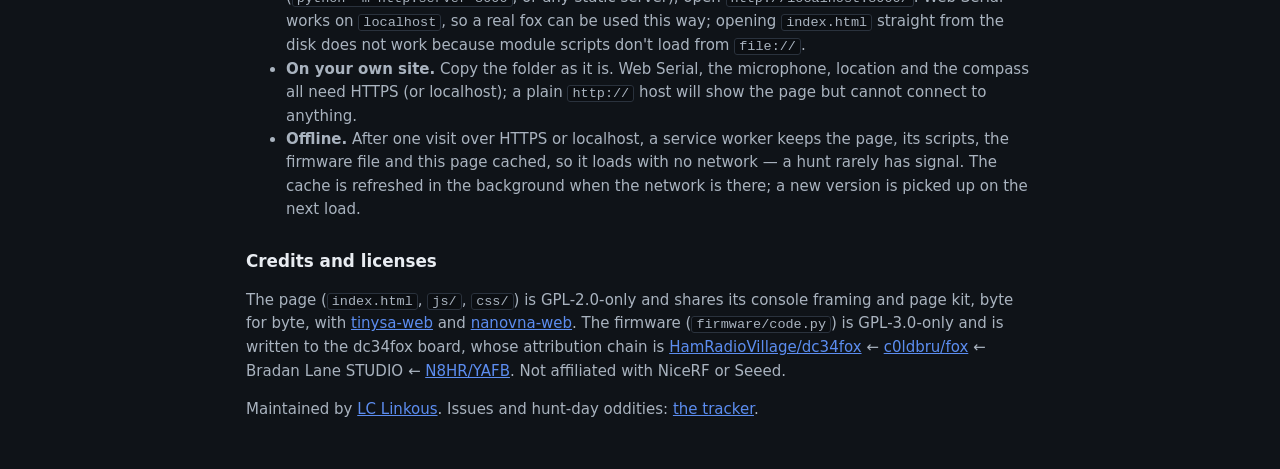
==== commit 94546196: "cosmetic UI and hunt instructions" ====
--- a/about.html
+++ b/about.html
@@ -75,7 +75,7 @@
 </ul>
 
 <h2>Credits and licenses</h2>
-<p>The page (<code>index.html</code>, <code>js/</code>, <code>css/</code>) is GPL-2.0-only and shares its console framing and page kit, byte for byte, with <a href="https://github.com/LC-Linkous/tinysa-web">tinysa-web</a> and <a href="https://github.com/LC-Linkous/nanovna-web">nanovna-web</a>. The firmware (<code>firmware/code.py</code>) is GPL-3.0-only and is written to the dc34fox board, whose attribution chain is <a href="https://github.com/HamRadioVillage/dc34fox">HamRadioVillage/dc34fox</a> ← <a href="https://github.com/c0ldbru/fox">c0ldbru/fox</a> ← Bradan Lane STUDIO ← <a href="https://github.com/N8HR/YAFB">N8HR/YAFB</a>. Not affiliated with the Ham Radio Village, NiceRF, or Seeed.</p>
+<p>The page (<code>index.html</code>, <code>js/</code>, <code>css/</code>) is GPL-2.0-only and shares its console framing and page kit, byte for byte, with <a href="https://github.com/LC-Linkous/tinysa-web">tinysa-web</a> and <a href="https://github.com/LC-Linkous/nanovna-web">nanovna-web</a>. The firmware (<code>firmware/code.py</code>) is GPL-3.0-only and is written to the dc34fox board, whose attribution chain is <a href="https://github.com/HamRadioVillage/dc34fox">HamRadioVillage/dc34fox</a> ← <a href="https://github.com/c0ldbru/fox">c0ldbru/fox</a> ← Bradan Lane STUDIO ← <a href="https://github.com/N8HR/YAFB">N8HR/YAFB</a>. Not affiliated with NiceRF or Seeed.</p>
 <p>Maintained by <a href="https://github.com/LC-Linkous">LC Linkous</a>. Issues and hunt-day oddities: <a href="https://github.com/LC-Linkous/fox-hunt-web/issues">the tracker</a>.</p>
 </main>
 </body>
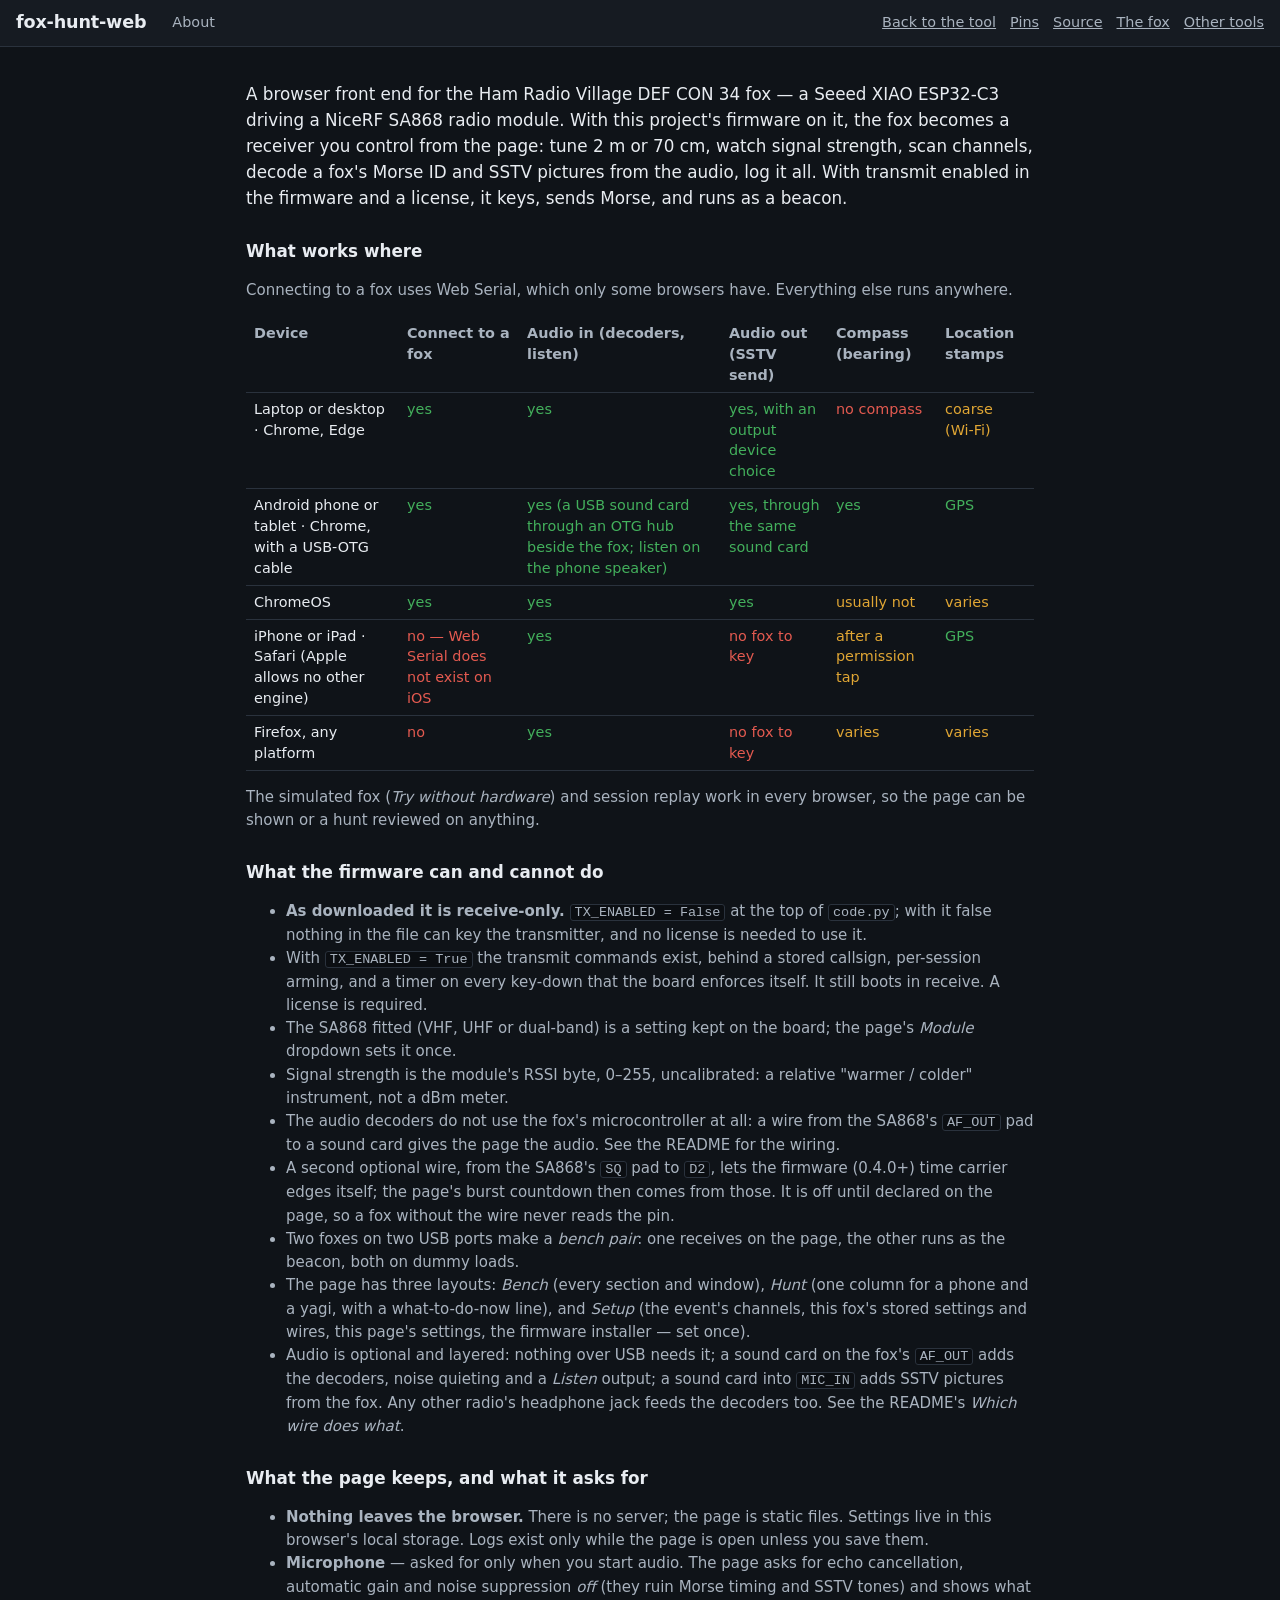
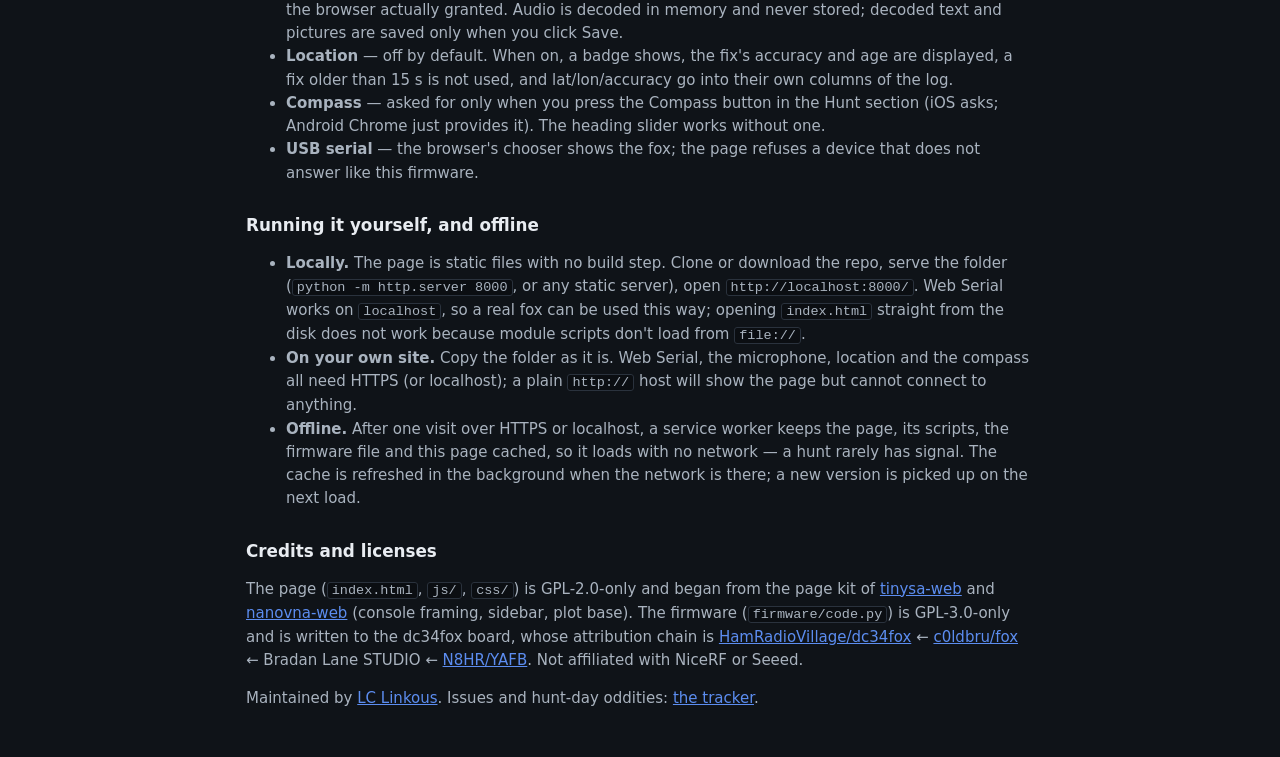
==== commit b20ce8ad: "shared bench decouple, test setup, workflows" ====
--- a/about.html
+++ b/about.html
@@ -38,12 +38,12 @@
 <h2>What works where</h2>
 <p>Connecting to a fox uses Web Serial, which only some browsers have. Everything else runs anywhere.</p>
 <table>
-<tr><th>Device</th><th>Connect to a fox</th><th>Audio decoders</th><th>Compass (bearing)</th><th>Location stamps</th></tr>
-<tr><td>Laptop or desktop · Chrome, Edge</td><td class="yes">yes</td><td class="yes">yes</td><td class="no">no compass</td><td class="part">coarse (Wi-Fi)</td></tr>
-<tr><td>Android phone or tablet · Chrome, with a USB-OTG cable</td><td class="yes">yes</td><td class="yes">yes (cable to the mic jack, or a USB sound card through an OTG hub)</td><td class="yes">yes</td><td class="yes">GPS</td></tr>
-<tr><td>ChromeOS</td><td class="yes">yes</td><td class="yes">yes</td><td class="part">usually not</td><td class="part">varies</td></tr>
-<tr><td>iPhone or iPad · Safari (Apple allows no other engine)</td><td class="no">no — Web Serial does not exist on iOS</td><td class="yes">yes</td><td class="part">after a permission tap</td><td class="yes">GPS</td></tr>
-<tr><td>Firefox, any platform</td><td class="no">no</td><td class="yes">yes</td><td class="part">varies</td><td class="part">varies</td></tr>
+<tr><th>Device</th><th>Connect to a fox</th><th>Audio in (decoders, listen)</th><th>Audio out (SSTV send)</th><th>Compass (bearing)</th><th>Location stamps</th></tr>
+<tr><td>Laptop or desktop · Chrome, Edge</td><td class="yes">yes</td><td class="yes">yes</td><td class="yes">yes, with an output device choice</td><td class="no">no compass</td><td class="part">coarse (Wi-Fi)</td></tr>
+<tr><td>Android phone or tablet · Chrome, with a USB-OTG cable</td><td class="yes">yes</td><td class="yes">yes (a USB sound card through an OTG hub beside the fox; listen on the phone speaker)</td><td class="yes">yes, through the same sound card</td><td class="yes">yes</td><td class="yes">GPS</td></tr>
+<tr><td>ChromeOS</td><td class="yes">yes</td><td class="yes">yes</td><td class="yes">yes</td><td class="part">usually not</td><td class="part">varies</td></tr>
+<tr><td>iPhone or iPad · Safari (Apple allows no other engine)</td><td class="no">no — Web Serial does not exist on iOS</td><td class="yes">yes</td><td class="no">no fox to key</td><td class="part">after a permission tap</td><td class="yes">GPS</td></tr>
+<tr><td>Firefox, any platform</td><td class="no">no</td><td class="yes">yes</td><td class="no">no fox to key</td><td class="part">varies</td><td class="part">varies</td></tr>
 </table>
 <p>The simulated fox (<em>Try without hardware</em>) and session replay work in every browser, so the page can be shown or a hunt reviewed on anything.</p>
 
@@ -56,6 +56,8 @@
 <li>The audio decoders do not use the fox's microcontroller at all: a wire from the SA868's <code>AF_OUT</code> pad to a sound card gives the page the audio. See the README for the wiring.</li>
 <li>A second optional wire, from the SA868's <code>SQ</code> pad to <code>D2</code>, lets the firmware (0.4.0+) time carrier edges itself; the page's burst countdown then comes from those. It is off until declared on the page, so a fox without the wire never reads the pin.</li>
 <li>Two foxes on two USB ports make a <em>bench pair</em>: one receives on the page, the other runs as the beacon, both on dummy loads.</li>
+<li>The page has three layouts: <em>Bench</em> (every section and window), <em>Hunt</em> (one column for a phone and a yagi, with a what-to-do-now line), and <em>Setup</em> (the event's channels, this fox's stored settings and wires, this page's settings, the firmware installer — set once).</li>
+<li>Audio is optional and layered: nothing over USB needs it; a sound card on the fox's <code>AF_OUT</code> adds the decoders, noise quieting and a <em>Listen</em> output; a sound card into <code>MIC_IN</code> adds SSTV pictures from the fox. Any other radio's headphone jack feeds the decoders too. See the README's <em>Which wire does what</em>.</li>
 </ul>
 
 <h2>What the page keeps, and what it asks for</h2>
@@ -75,7 +77,7 @@
 </ul>
 
 <h2>Credits and licenses</h2>
-<p>The page (<code>index.html</code>, <code>js/</code>, <code>css/</code>) is GPL-2.0-only and shares its console framing and page kit, byte for byte, with <a href="https://github.com/LC-Linkous/tinysa-web">tinysa-web</a> and <a href="https://github.com/LC-Linkous/nanovna-web">nanovna-web</a>. The firmware (<code>firmware/code.py</code>) is GPL-3.0-only and is written to the dc34fox board, whose attribution chain is <a href="https://github.com/HamRadioVillage/dc34fox">HamRadioVillage/dc34fox</a> ← <a href="https://github.com/c0ldbru/fox">c0ldbru/fox</a> ← Bradan Lane STUDIO ← <a href="https://github.com/N8HR/YAFB">N8HR/YAFB</a>. Not affiliated with NiceRF or Seeed.</p>
+<p>The page (<code>index.html</code>, <code>js/</code>, <code>css/</code>) is GPL-2.0-only and began from the page kit of <a href="https://github.com/LC-Linkous/tinysa-web">tinysa-web</a> and <a href="https://github.com/LC-Linkous/nanovna-web">nanovna-web</a> (console framing, sidebar, plot base). The firmware (<code>firmware/code.py</code>) is GPL-3.0-only and is written to the dc34fox board, whose attribution chain is <a href="https://github.com/HamRadioVillage/dc34fox">HamRadioVillage/dc34fox</a> ← <a href="https://github.com/c0ldbru/fox">c0ldbru/fox</a> ← Bradan Lane STUDIO ← <a href="https://github.com/N8HR/YAFB">N8HR/YAFB</a>. Not affiliated with NiceRF or Seeed.</p>
 <p>Maintained by <a href="https://github.com/LC-Linkous">LC Linkous</a>. Issues and hunt-day oddities: <a href="https://github.com/LC-Linkous/fox-hunt-web/issues">the tracker</a>.</p>
 </main>
 </body>
